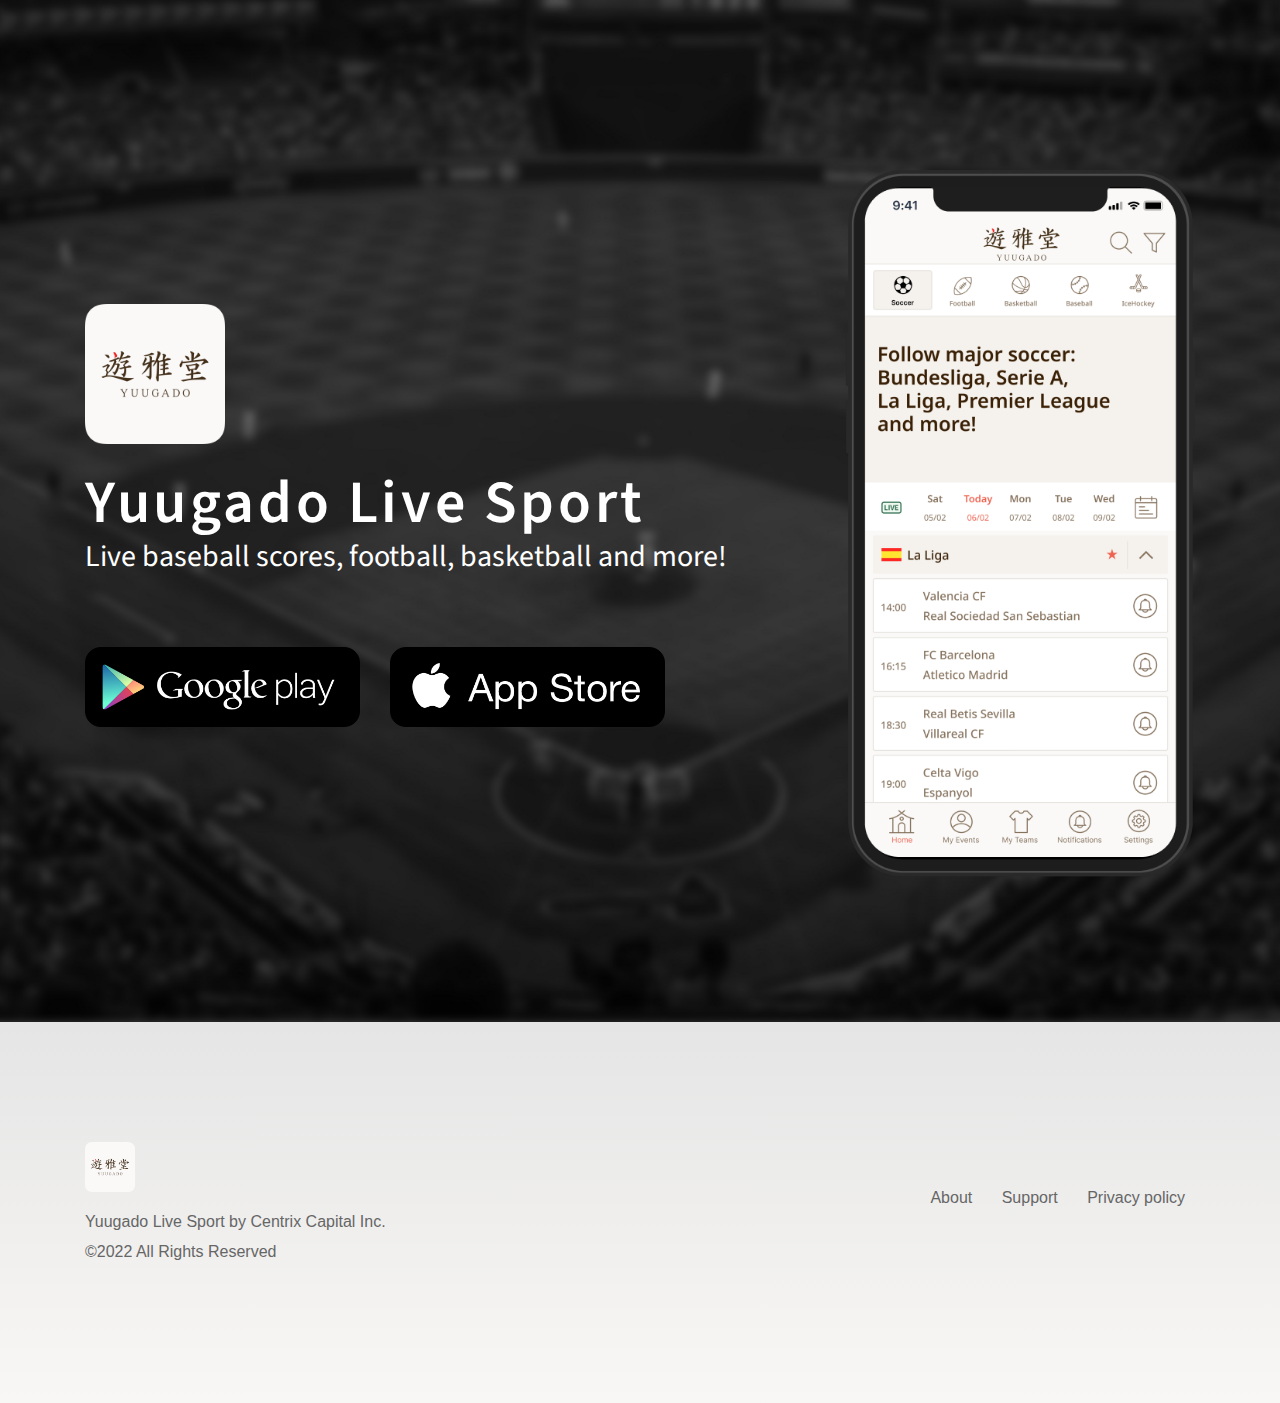
==== index.html @ 66f4e404 "Init" ====
<!DOCTYPE html>
<html lang="en">
<head>

  <!-- SITE TITTLE -->
  <meta charset="utf-8">
  <meta http-equiv="X-UA-Compatible" content="IE=edge">
  <meta name="viewport" content="width=device-width, initial-scale=1">
  <title>Yuugado Live Sport - Download for Android and iOS</title>
  
  <!-- PLUGINS CSS STYLE -->
  <!-- Bootstrap -->
  <link href="plugins/bootstrap/css/bootstrap.min.css" rel="stylesheet">

  <!-- CUSTOM CSS -->
  <link href="css/style.css" rel="stylesheet">

  <!-- FAVICON -->
  <link href="images/favicon.png" rel="shortcut icon">

</head>

<body class="body-wrapper">


<!--=====================================
=            Homepage Banner            =
======================================-->

<section class="banner bg-1" id="home">
	<div class="container">
		<div class="row">
			<div class="col-md-8 align-self-center">
				<!-- Contents -->
				<div class="content-block">
					<img class="img-fluid" src="images/applogo.png" alt="app-logo" style="max-width: 140px;">
					<h1>Yuugado Live Sport</h1>
					<h5>Live baseball scores, football, basketball and more!</h5>
					<!-- App Badge -->
					<div class="app-badge">
						<ul class="list-inline">
							<li class="list-inline-item">
								<a href="https://play.google.com/store/apps/details?id=com.yuugadolivesport.app"><img class="img-fluid" src="images/google-play.png" alt="google-play"></a>
							</li>
							<li class="list-inline-item">
								<a href="https://apps.apple.com/us/app/yuugado-live-sport/id1640278207"><img class="img-fluid" src="images/app-store.png" alt="app-store"></a>
							</li>
						</ul>
					</div>
				</div>
			</div>
			<div class="col-md-4">
				<!-- App Image -->
				<div class="image-block">
					<img class="img-fluid" src="images/iphone-banner.png" alt="iphone-banner">
				</div>
			</div>
		</div>
	</div>
</section>

<!--====  End of Homepage Banner  ====-->



<!--============================
=            Footer            =
=============================-->

<footer class="footer-main">
    <div class="container">
      <div class="row">
        <div class="col-md-6 mr-auto">
          <div class="footer-logo">
            <img src="images/applogo.png" alt="footer-logo" style="max-width: 50px;">
          </div>
          <div class="copyright">
            <p>Yuugado Live Sport by Centrix Capital Inc.
            <br>©2022 All Rights Reserved
            </p>
          </div>
        </div>
        <div class="col-md-6 text-md-right">
          <!-- Footer Links -->
          <ul class="footer-links list-inline">
            <li class="list-inline-item">
              <a href="index.html">About</a>
            </li>
            <li class="list-inline-item">
              <a href="support.html">Support</a>
            </li>
            <li class="list-inline-item">
              <a href="privacy-policy.html">Privacy policy</a>
            </li>
          </ul>
        </div>
      </div>
    </div>
</footer>

  
</body>

</html>
---- css/style.css ----
/*=== MEDIA QUERY ===*/
@import url("https://fonts.googleapis.com/css?family=Source+Sans+Pro:400,600");
body {
  font-family: Tahoma,Arial, sans-serif;
  -webkit-font-smoothing: antialiased;
}

h1, h2, h3, h4, h5, h6 {
  font-family: "Source Sans Pro", sans-serif;
  color: #5e5e5e;
  font-weight: 400;
  line-height: 1;
}

h1 {
  font-size: 60px;
}

h5 {
  font-size: 30px;
}


p {
  line-height: 30px;
}

.app-badge ul li.list-inline-item:not(:last-child) {
  margin-right: 25px;
}

.app-badge img {
  max-height: 80px
}

@media (max-width: 768px) {
  .app-badge ul li.list-inline-item:not(:last-child) {
    margin-bottom: 25px;
    margin-right: 0;
  }
}

a:focus, a:hover {
  text-decoration: none;
}

.bg-1 {
  background: url(../images/banner-bg.jpg) no-repeat;
  background-size: cover;
  background-position: center;
}


.footer-main {
  padding: 120px 0;
  background-image: linear-gradient(#e5e5e5 0,#f8f7f5 100%);
}

@media (max-width: 768px) {
  .footer-main {
    text-align: center;
  }
}

.footer-main .footer-logo {
  margin-bottom: 15px;
}

.footer-main .copyright p {
  color: #666666;
}

.footer-main .copyright a {
  color: #666666;
  font-weight: 600;
  transition: all .2s ease;
}

.footer-main .copyright a:hover {
  color: #666666;
}


.footer-main ul.footer-links {
  margin-top: 44px;
}

@media (max-width: 768px) {
  .footer-main ul.footer-links {
    margin-top: 20px;
  }
}

.footer-main ul.footer-links li a {
  color: #666666;
  padding: 0 10px;
  display: block;
}


.banner {
  padding: 170px 0 145px;
}

.banner .content-block.ml-50 {
  margin-left: 50px;
}


.banner .content-block h1, .banner .content-block h5 {
  color: #fff;
}

.banner .content-block h1 {
  font-weight: 600;
  text-transform: none;
  color: #fff;
  letter-spacing: .06em;
  margin-top: 30px;
}

.banner .content-block h5 {
  margin-bottom: 75px;
}

.text-block {
  padding: 100px;
}

.text-block button {
  margin-bottom: 30px;
  background-color: #FFD200;
  color: black;
  border-radius: 3px;
  border: none;
  padding: 10px 15px;
}

.text-block .app-badge {
  margin-top: 50px
}

@media (max-width: 768px) {
  .banner .content-block {
    text-align: center;
  }

  .text-block {
    padding: 20px;
  }

  .text-block button {
    float: right;
  }

  .text-block .app-badge {
    margin-top: 50px
  }

}

@media (max-width: 768px) {
  .banner .image-block {
    margin-top: 30px;
    text-align: center;
  }
}


@media (max-width: 992px) {
  .banner .image-block {
    margin-top: 100px;
  }

  .app-badge img {
    max-height: 60px;
  }

  .banner .content-block h5 {
    margin-bottom: 30px;
  }


}

@media (max-width: 768px) {
  .banner .image-block {
    margin-top: 10px;
  }

}
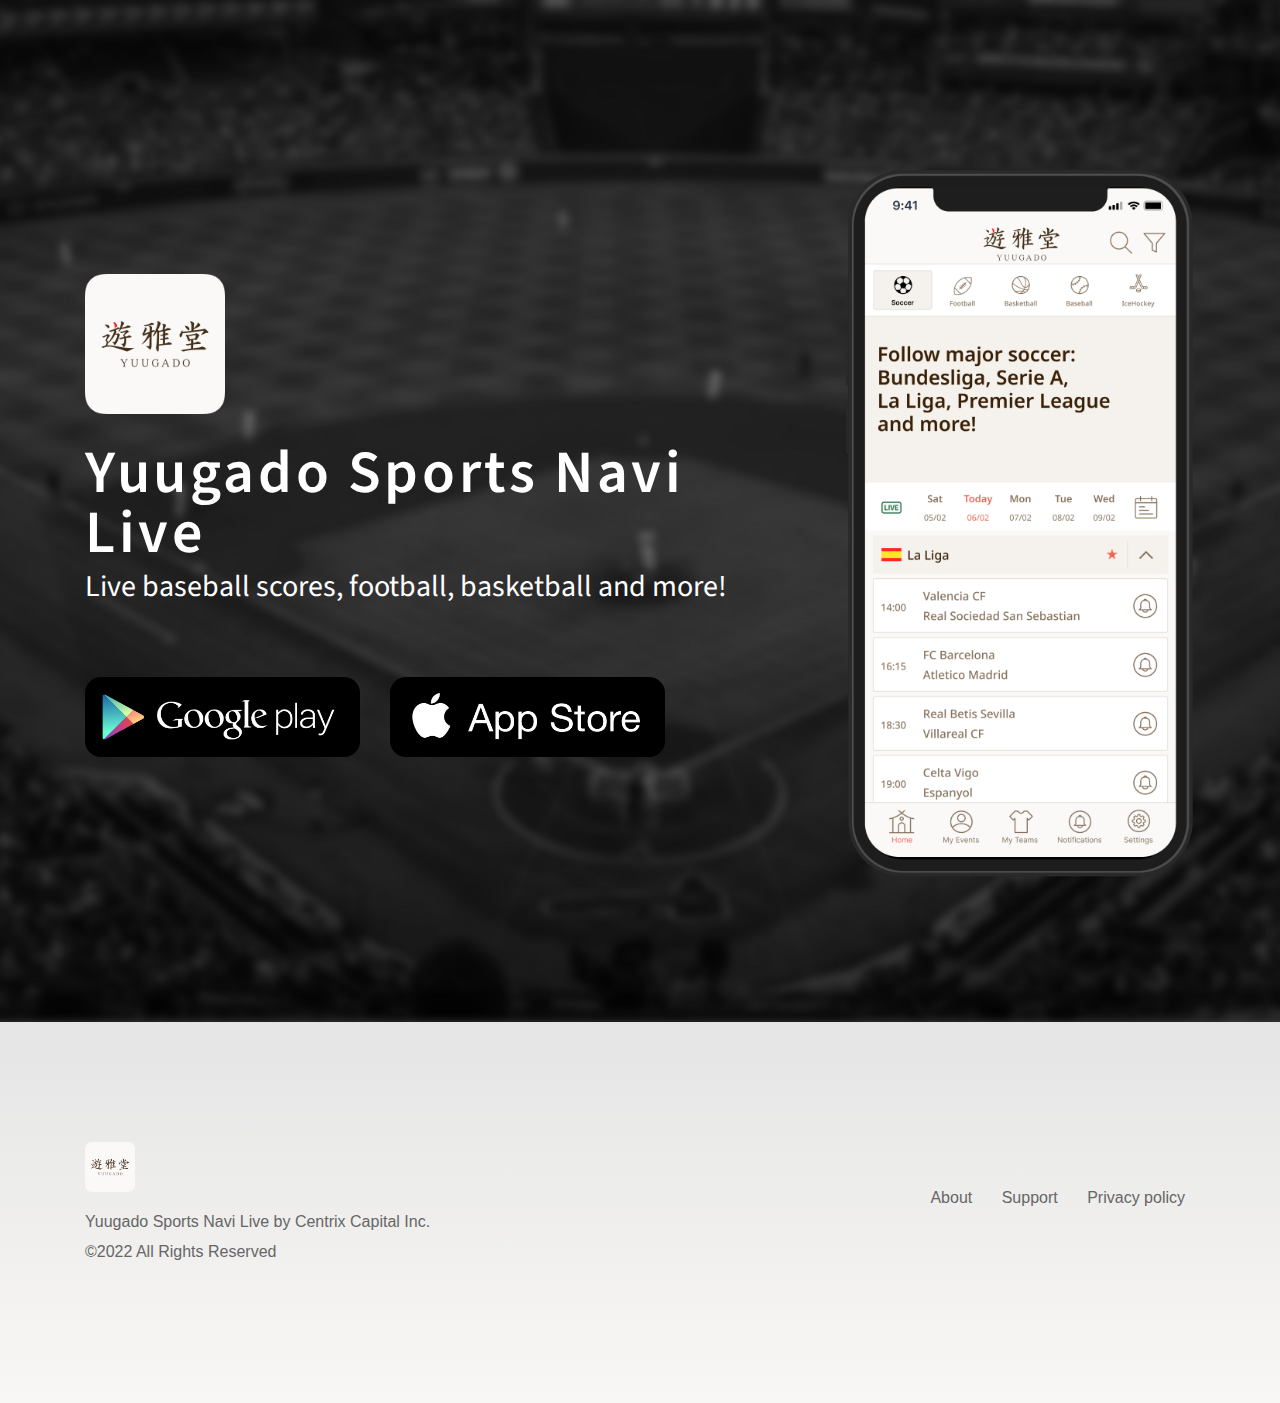
==== commit d8a42cd1: "Update" ====
--- a/index.html
+++ b/index.html
@@ -7,7 +7,7 @@
   <meta charset="utf-8">
   <meta http-equiv="X-UA-Compatible" content="IE=edge">
   <meta name="viewport" content="width=device-width, initial-scale=1">
-  <title>Yuugado Live Sport - Download for Android and iOS</title>
+  <title>Yuugado Sports Navi Live - Download for Android and iOS</title>
   
   <!-- PLUGINS CSS STYLE -->
   <!-- Bootstrap -->
@@ -35,7 +35,7 @@
 				<!-- Contents -->
 				<div class="content-block">
 					<img class="img-fluid" src="images/applogo.png" alt="app-logo" style="max-width: 140px;">
-					<h1>Yuugado Live Sport</h1>
+					<h1>Yuugado Sports Navi Live</h1>
 					<h5>Live baseball scores, football, basketball and more!</h5>
 					<!-- App Badge -->
 					<div class="app-badge">
@@ -76,7 +76,7 @@
             <img src="images/applogo.png" alt="footer-logo" style="max-width: 50px;">
           </div>
           <div class="copyright">
-            <p>Yuugado Live Sport by Centrix Capital Inc.
+            <p>Yuugado Sports Navi Live by Centrix Capital Inc.
             <br>©2022 All Rights Reserved
             </p>
           </div>
--- a/css/style.css
+++ b/css/style.css
@@ -129,8 +129,8 @@
 
 .text-block button {
   margin-bottom: 30px;
-  background-color: #FFD200;
-  color: black;
+  background-color: #525252;
+  color: white;
   border-radius: 3px;
   border: none;
   padding: 10px 15px;
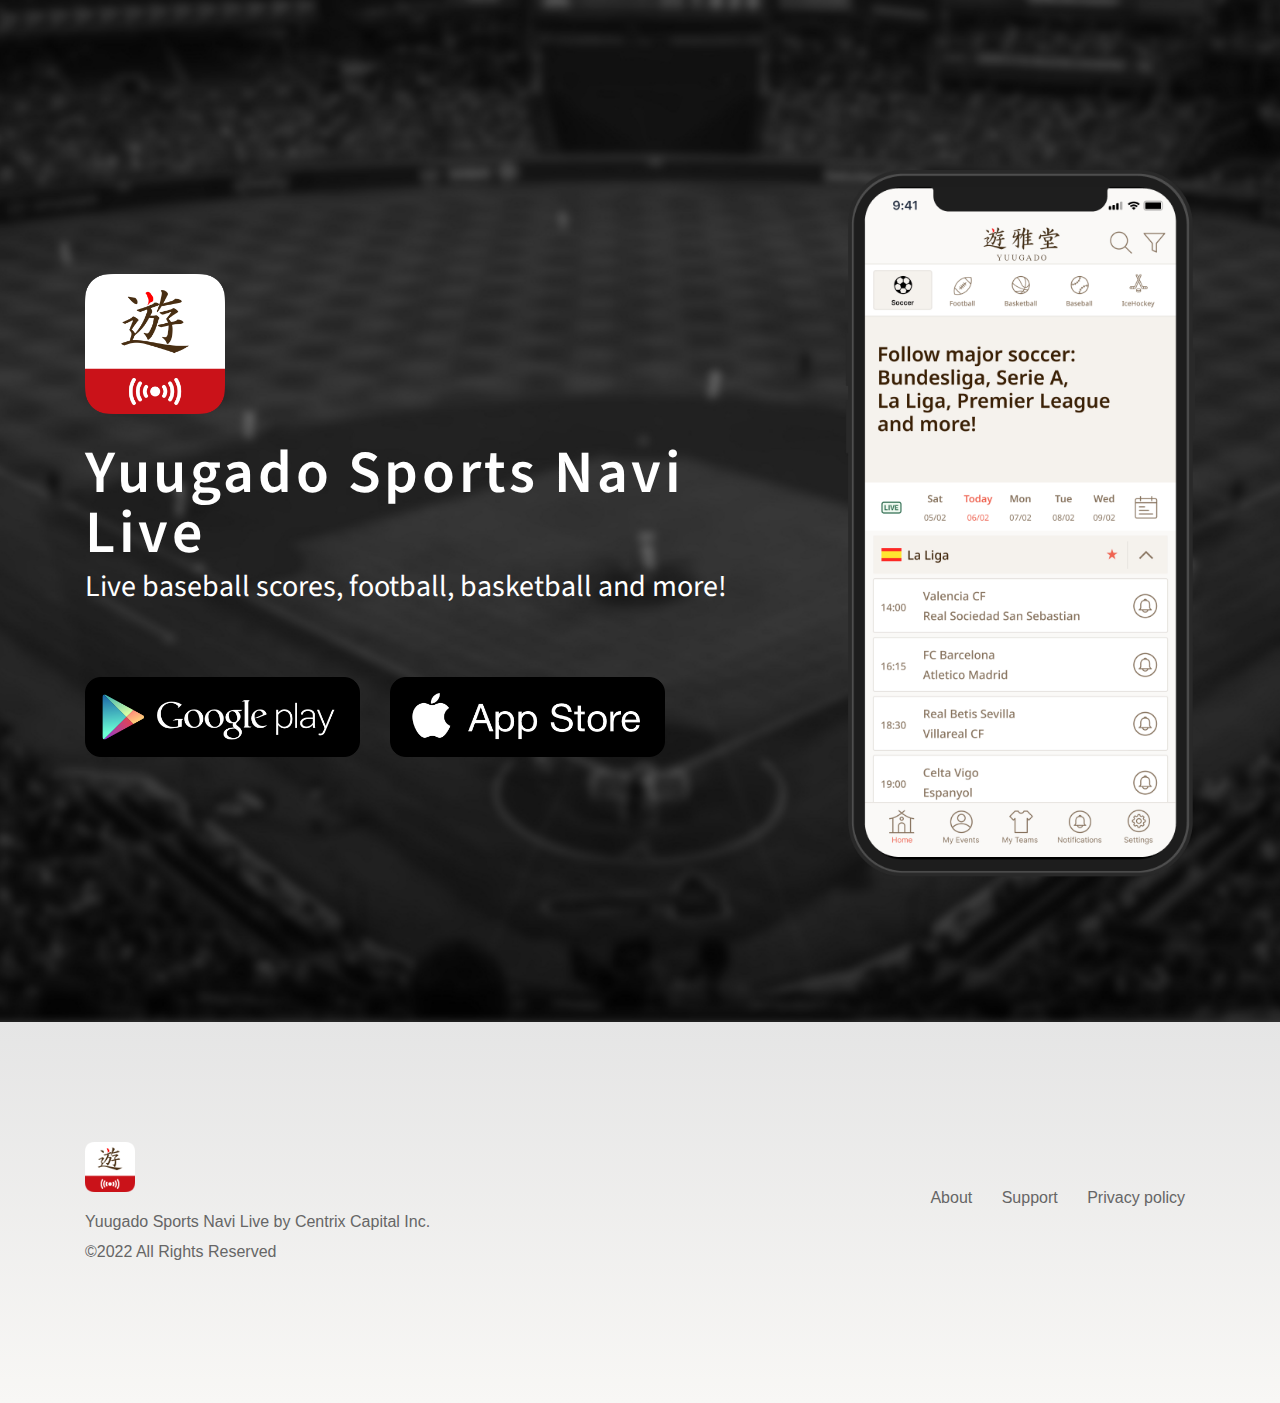
==== commit 7a9a9273: "Update" ====
--- a/index.html
+++ b/index.html
@@ -41,7 +41,7 @@
 					<div class="app-badge">
 						<ul class="list-inline">
 							<li class="list-inline-item">
-								<a href="https://play.google.com/store/apps/details?id=com.yuugadolivesport.app"><img class="img-fluid" src="images/google-play.png" alt="google-play"></a>
+								<a href="https://play.google.com/store/apps/details?id=com.yuugado.app"><img class="img-fluid" src="images/google-play.png" alt="google-play"></a>
 							</li>
 							<li class="list-inline-item">
 								<a href="https://apps.apple.com/us/app/yuugado-live-sport/id1640278207"><img class="img-fluid" src="images/app-store.png" alt="app-store"></a>
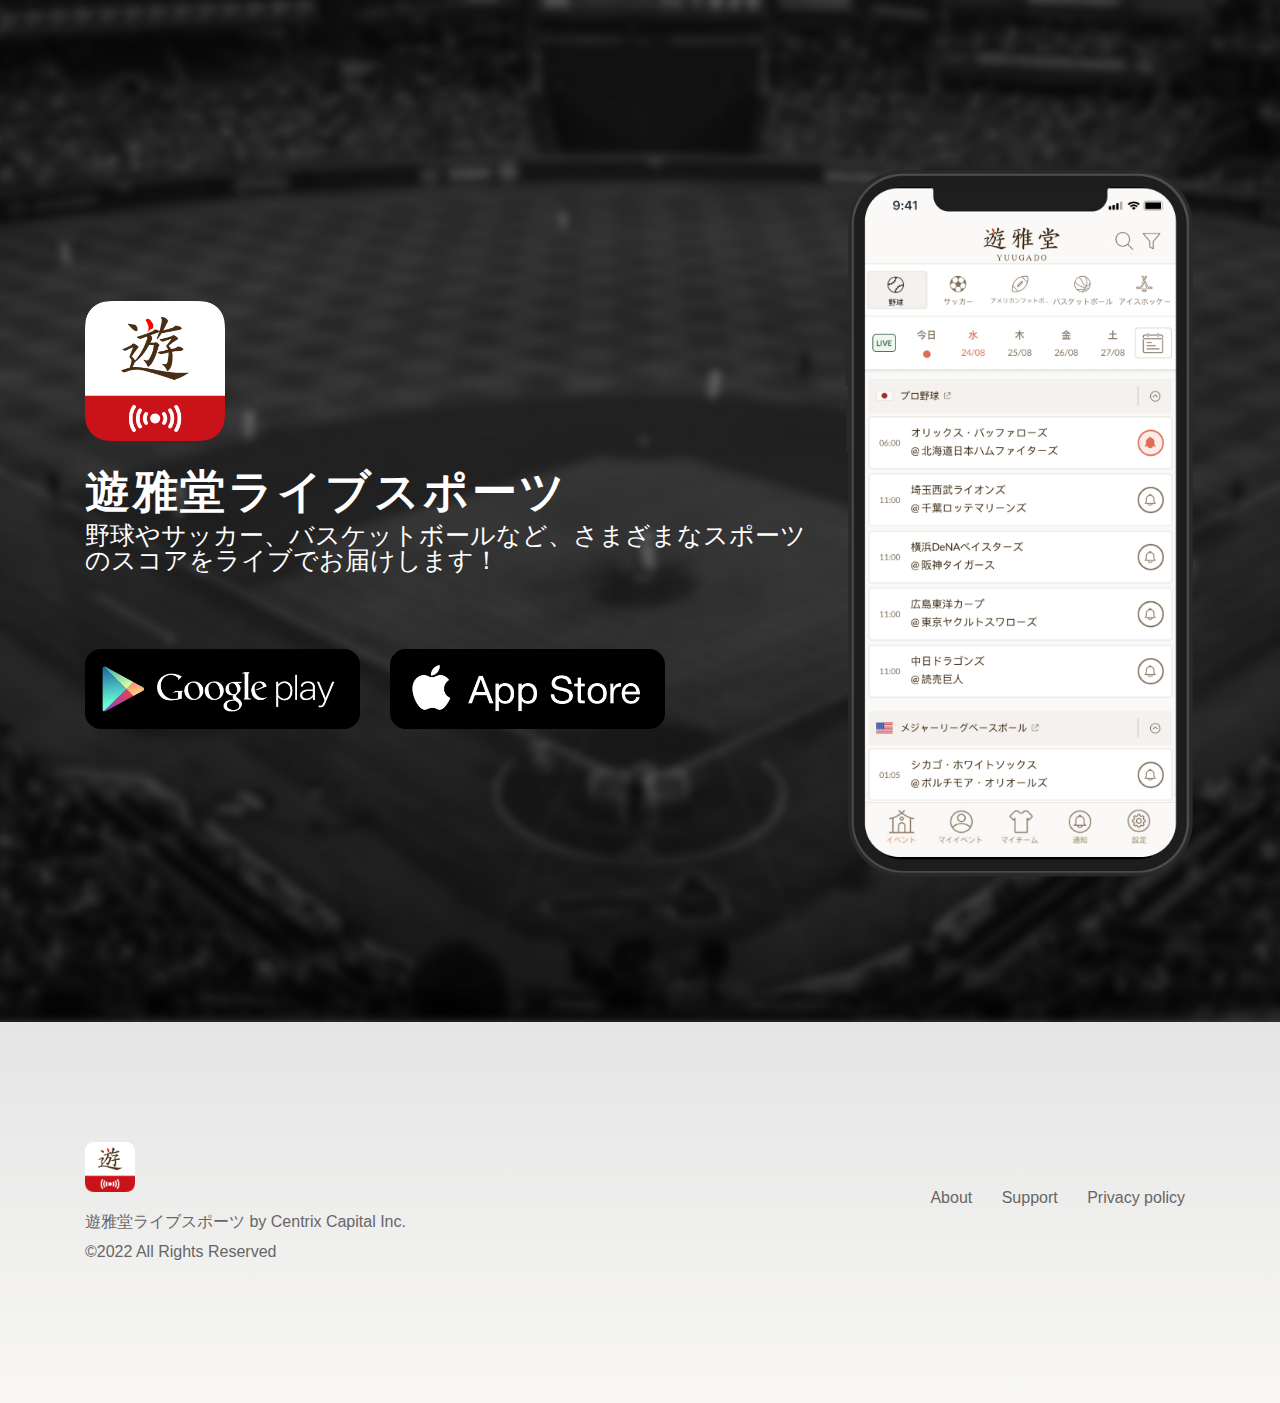
==== commit 57b6a7d7: "Update index.html" ====
--- a/index.html
+++ b/index.html
@@ -7,7 +7,7 @@
   <meta charset="utf-8">
   <meta http-equiv="X-UA-Compatible" content="IE=edge">
   <meta name="viewport" content="width=device-width, initial-scale=1">
-  <title>Yuugado Sports Navi Live - Download for Android and iOS</title>
+  <title>遊雅堂ライブスポーツ</title>
   
   <!-- PLUGINS CSS STYLE -->
   <!-- Bootstrap -->
@@ -35,13 +35,13 @@
 				<!-- Contents -->
 				<div class="content-block">
 					<img class="img-fluid" src="images/applogo.png" alt="app-logo" style="max-width: 140px;">
-					<h1>Yuugado Sports Navi Live</h1>
-					<h5>Live baseball scores, football, basketball and more!</h5>
+					<h1 style="font-size: 45px;">遊雅堂ライブスポーツ</h1>
+					<h5 style="font-size: 25px;">野球やサッカー、バスケットボールなど、さまざまなスポーツのスコアをライブでお届けします！</h5>
 					<!-- App Badge -->
 					<div class="app-badge">
 						<ul class="list-inline">
 							<li class="list-inline-item">
-								<a href="https://play.google.com/store/apps/details?id=com.yuugado.app"><img class="img-fluid" src="images/google-play.png" alt="google-play"></a>
+								<a href="https://play.google.com/store/apps/details?id=com.yuugado.app&gl=jp&hl=ja"><img class="img-fluid" src="images/google-play.png" alt="google-play"></a>
 							</li>
 							<li class="list-inline-item">
 								<a href="https://apps.apple.com/us/app/yuugado-live-sport/id1640278207"><img class="img-fluid" src="images/app-store.png" alt="app-store"></a>
@@ -53,7 +53,7 @@
 			<div class="col-md-4">
 				<!-- App Image -->
 				<div class="image-block">
-					<img class="img-fluid" src="images/iphone-banner.png" alt="iphone-banner">
+					<img class="img-fluid" src="images/iphone-banner-jp.png" alt="iphone-banner">
 				</div>
 			</div>
 		</div>
@@ -76,7 +76,7 @@
             <img src="images/applogo.png" alt="footer-logo" style="max-width: 50px;">
           </div>
           <div class="copyright">
-            <p>Yuugado Sports Navi Live by Centrix Capital Inc.
+            <p>遊雅堂ライブスポーツ by Centrix Capital Inc.
             <br>©2022 All Rights Reserved
             </p>
           </div>
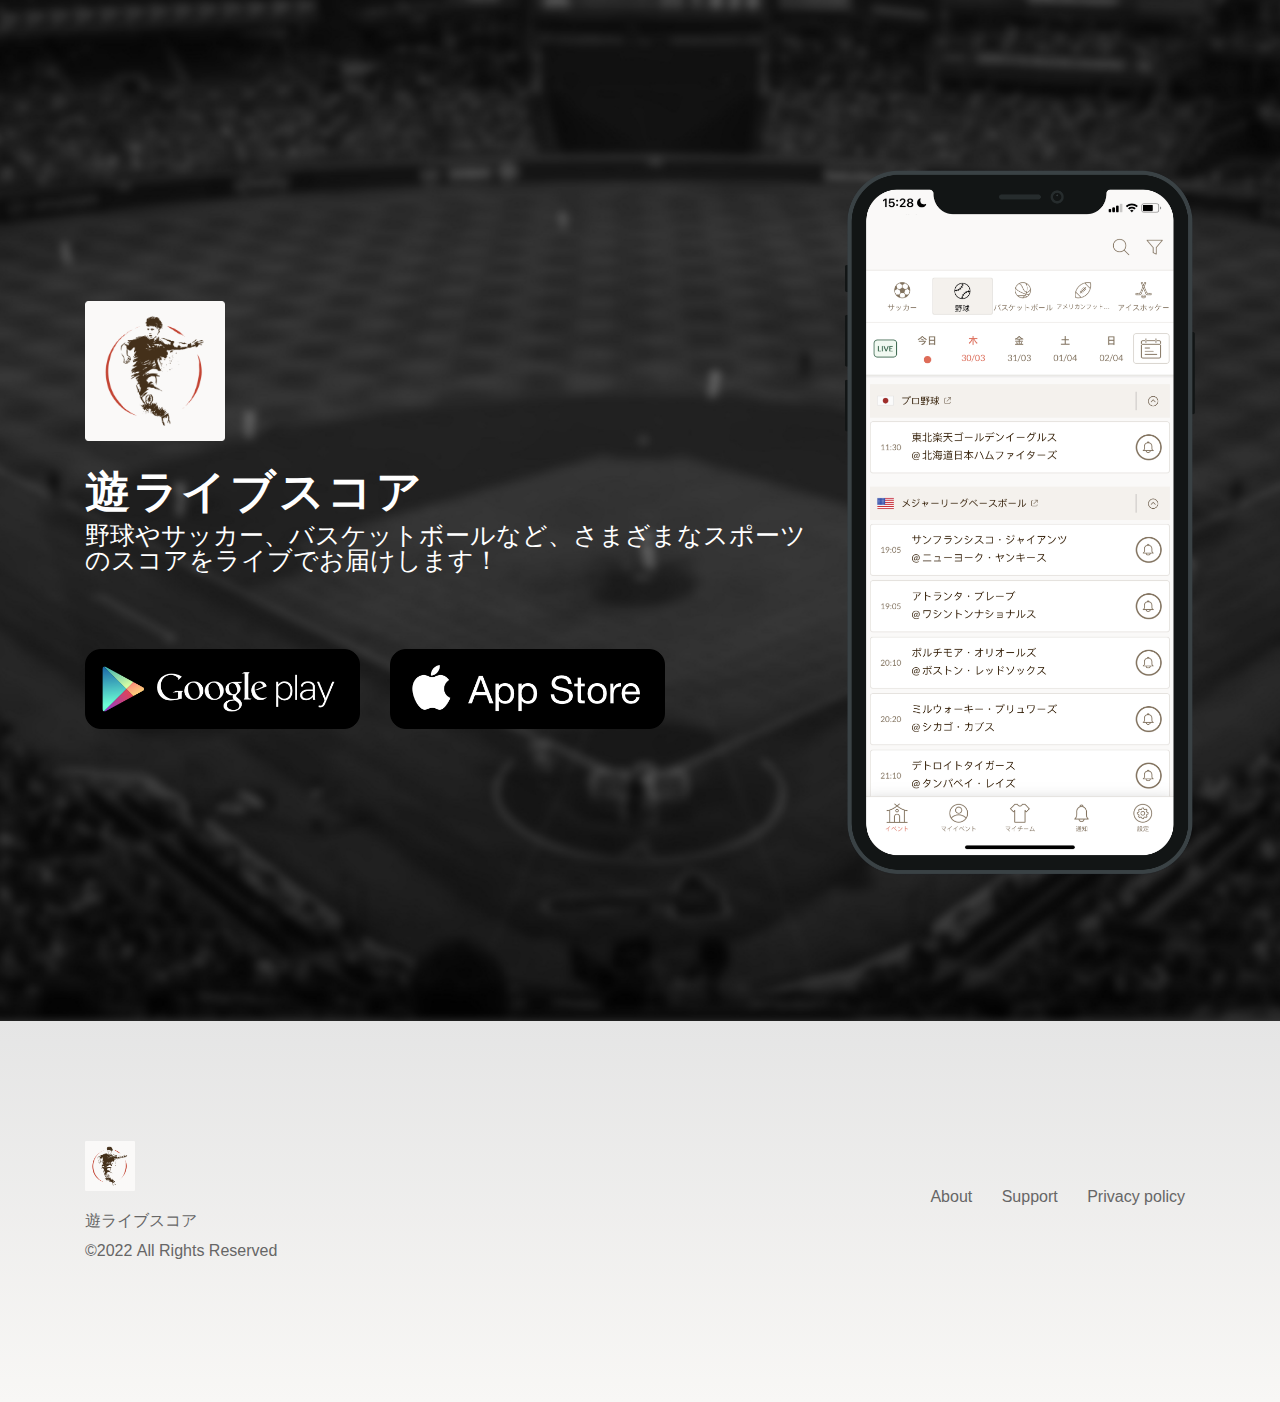
==== commit 0c9de87e: "update" ====
--- a/index.html
+++ b/index.html
@@ -7,7 +7,7 @@
   <meta charset="utf-8">
   <meta http-equiv="X-UA-Compatible" content="IE=edge">
   <meta name="viewport" content="width=device-width, initial-scale=1">
-  <title>遊雅堂ライブスポーツ</title>
+  <title>遊ライブスコア</title>
   
   <!-- PLUGINS CSS STYLE -->
   <!-- Bootstrap -->
@@ -35,7 +35,7 @@
 				<!-- Contents -->
 				<div class="content-block">
 					<img class="img-fluid" src="images/applogo.png" alt="app-logo" style="max-width: 140px;">
-					<h1 style="font-size: 45px;">遊雅堂ライブスポーツ</h1>
+					<h1 style="font-size: 45px;">遊ライブスコア</h1>
 					<h5 style="font-size: 25px;">野球やサッカー、バスケットボールなど、さまざまなスポーツのスコアをライブでお届けします！</h5>
 					<!-- App Badge -->
 					<div class="app-badge">
@@ -76,7 +76,7 @@
             <img src="images/applogo.png" alt="footer-logo" style="max-width: 50px;">
           </div>
           <div class="copyright">
-            <p>遊雅堂ライブスポーツ by Centrix Capital Inc.
+            <p>遊ライブスコア
             <br>©2022 All Rights Reserved
             </p>
           </div>
